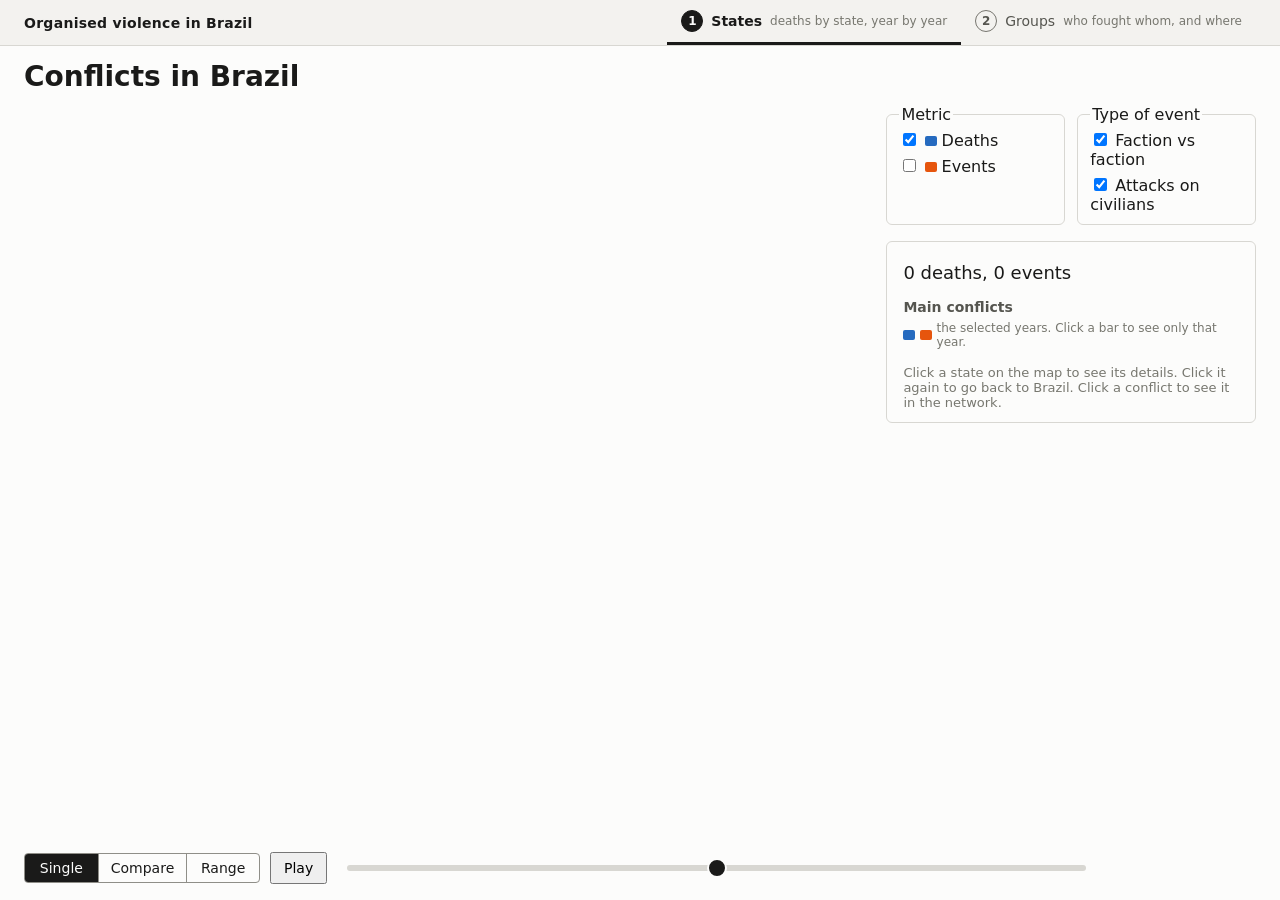
==== index.html @ a3f89f70 "add compare state" ====
<!DOCTYPE html>
<html lang="en">
<head>
    <meta charset="utf-8">
    <meta name="viewport" content="width=device-width, initial-scale=1">
    <title>Conflicts in Brazil</title>
    <link rel="stylesheet" href="style.css">

    <!--
        Used for loading the data, the map projection (d3.geoPath), the force layout of the
        network (d3.forceSimulation), the scales and axes (bar charts) and the DOM updates. It uses the global object d3.
    -->
    <script src="https://d3js.org/d3.v7.min.js"></script>
</head>
<body>
    <nav class="navbar" aria-label="Views">
        <span class="navBrand">Organised violence in Brazil</span>
        <ul>
            <li><a href="#map" aria-current="page"><span class="navNumber">1</span> States <small>deaths by state, year by year</small></a></li>
            <li><a href="#network"><span class="navNumber">2</span> Groups <small>who fought whom, and where</small></a></li>
        </ul>
    </nav>

    <!-- the two views share the page; main.js shows one at a time -->
    <div id="view1" class="viewPage">
            <header>
                <h1>Conflicts in Brazil</h1>
                <p id="subtitle"></p>
            </header>

            <main>
                <section id="mapArea">
                    <!-- one map per metric shown, each with its own legend -->
                    <div id="map"></div>
                </section>

                <aside>
                    <div class="filterRow">
                        <fieldset id="metricFilter">
                            <legend>Metric</legend>
                            <label><input type="checkbox" value="deaths" checked> <i class="metricSwatch deaths"></i> Deaths</label>
                            <label><input type="checkbox" value="events"> <i class="metricSwatch events"></i> Events</label>
                        </fieldset>
                        <fieldset class="typeFilter">
                            <legend>Type of event</legend>
                            <label><input type="checkbox" value="faction" checked> Faction vs faction</label>
                            <label><input type="checkbox" value="civilians" checked> Attacks on civilians</label>
                        </fieldset>
                    </div>

                    <div id="panel">
                        <div class="panelHeader">
                            <h2 id="panelName"></h2>
                            <span id="panelYear"></span>
                        </div>
                        <p id="panelNumbers"><span id="panelDeaths" data-metric="deaths">0 deaths</span><span data-metric="both">, </span><span id="panelEvents" data-metric="events">0 events</span></p>
                        <p id="panelCompare"></p>
                        <h3 id="conflictTitle">Main conflicts</h3>
                        <div id="conflictList"></div>

                        <!-- one bar chart per metric shown -->
                        <div id="trends"></div>
                        <p class="trendNote"><i class="metricSwatch deaths" data-metric="deaths"></i><i class="metricSwatch events" data-metric="events"></i> the selected years. Click a bar to see only that year.</p>

                        <div id="stateCompare" hidden></div>

                        <p id="panelHint">Click a state on the map to see its details. Click it again to go back to Brazil. Click a conflict to see it in the network.</p>
                    </div>
                </aside>
            </main>

            <section class="controls">
                <div class="modeSwitch" role="radiogroup" aria-label="Years shown">
                    <label><input type="radio" name="mode1" value="single" checked><span>Single</span></label>
                    <label><input type="radio" name="mode1" value="compare"><span>Compare</span></label>
                    <label><input type="radio" name="mode1" value="range"><span>Range</span></label>
                </div>
                <button aria-label="Play through the years" class="playButton">Play</button>
                <span class="minYear"></span>
                <div class="yearRange oneHandle">
                    <div class="rangeTrack"><div class="rangeFill"></div></div>
                    <input id="baseSlider" type="range" step="1" aria-label="Second year" hidden>
                    <input id="yearSlider" class="mainSlider" type="range" step="1" aria-label="Year">
                </div>
                <span class="maxYear"></span>
                <strong class="yearLabel"></strong>
            </section>

    
    </div>

    <div id="view2" class="viewPage" hidden>
            <header>
                <div class="headerRow">
                    <div>
                        <h1>Armed groups in Brazil: conflicts and places</h1>
                        <p>Who fought whom, and where. Source: UCDP GED, Brazil events with an exact place, 1993-2025.</p>
                    </div>
                    <fieldset class="typeFilter">
                        <legend>Type of event</legend>
                        <label><input type="checkbox" value="faction" checked> Faction vs faction</label>
                        <label><input type="checkbox" value="civilians" checked> Attacks on civilians</label>
                    </fieldset>
                </div>
            </header>

            <main>
                <section id="netArea" class="viewArea">
                    <div class="areaTitle">
                        <h2 id="networkTitle"></h2>
                        <div class="groupSearch">
                            <input id="groupSearch" type="search" placeholder="Find a group" autocomplete="off" role="combobox" aria-expanded="false" aria-controls="searchResults" aria-label="Find a group in the network">
                            <ul id="searchResults" role="listbox" hidden></ul>
                        </div>
                        <button id="selectAll" aria-pressed="false" aria-label="Select every conflict and group in the network">Select all</button>
                    </div>
                    <div id="network" class="frame"></div>
                    <div class="legendRow">
                        <span><svg width="34" height="10"><line x1="0" x2="34" y1="5" y2="5" class="legendLine"/></svg> faction vs faction</span>
                        <span><svg width="34" height="10"><line x1="0" x2="34" y1="5" y2="5" class="legendLine civilians"/></svg> attacks on civilians</span>
                        <span>line width and circle size = deaths</span>
                    </div>
                </section>

                <section id="placeArea" class="viewArea">
                    <div class="areaTitle">
                        <h2 id="mapTitle"></h2>
                        <button id="zoomOut" aria-label="Zoom out to the whole country">Back to Brazil</button>
                    </div>
                    <div id="placeMap" class="frame"></div>
                    <div class="legendRow" id="placeLegend"></div>
                    <div id="caption">
                        <p id="captionTitle"></p>
                        <p id="captionNumbers"></p>
                        <p id="captionNote"></p>
                    </div>
                </section>
            </main>

            <section class="controls">
                <div class="modeSwitch" role="radiogroup" aria-label="Years shown">
                    <label><input type="radio" name="mode2" value="single"><span>Single</span></label>
                    <label><input type="radio" name="mode2" value="range" checked><span>Range</span></label>
                </div>
                <button aria-label="Play through the years" class="playButton">Play</button>
                <span class="minYear"></span>
                <div class="yearRange">
                    <div class="rangeTrack"><div class="rangeFill"></div></div>
                    <input id="startSlider" class="mainSlider" type="range" step="1" aria-label="First year">
                    <input id="endSlider" type="range" step="1" aria-label="Last year">
                </div>
                <span class="maxYear"></span>
                <strong class="yearLabel"></strong>
            </section>

            <section class="compare">
                <div class="compareHead">
                    <h2>Compare groups over time</h2>
                    <div class="compareControls">
                    <div class="modeSwitch metricSwitch" role="radiogroup" aria-label="cmMetric">
                        <label><input type="radio" name="cmMetric" value="deaths" checked><span>Deaths</span></label>
                        <label><input type="radio" name="cmMetric" value="events"><span>Events</span></label>
                    </div>
                    <div class="modeSwitch sumSwitch" role="radiogroup" aria-label="cmSum">
                        <label><input type="radio" name="cmSum" value="added" checked><span>Added up</span></label>
                        <label><input type="radio" name="cmSum" value="year"><span>Per year</span></label>
                    </div>
                    </div>
                </div>
                <div class="compareBody">
                    <div class="groupPicker" role="group" aria-label="Groups to compare">
                        <div class="pickerHead"><span>Pick up to 8 groups</span><button class="clearGroups">Clear</button></div>
                        <div class="groupList"></div>
                    </div>
                    <div class="compareMain">
                        <div class="compareLegend"></div>
                        <div class="compareFrame frame"></div>
                        <p class="compareNote"></p>
                    </div>
                </div>
            </section>

    
    </div>

    <div id="tooltip"></div>

    <!-- main.js loads the data once and starts view1.js and view2.js (ES modules) -->
    <script type="module" src="main.js"></script>
</body>
</html>
---- style.css ----
body {
    margin: 0;
    padding: 16px 24px;
    height: 100vh;
    box-sizing: border-box;
    display: flex;
    flex-direction: column;
    font-family: system-ui, sans-serif;
    color: #1a1a19;
    background: #fcfcfb;
}

header h1 {
    margin: 0;
    font-size: 28px;
}

header p {
    margin: 4px 0 12px;
    color: #55554f;
}

/* the main area takes all the space left between the title and the slider */
main {
    flex: 1;
    min-height: 0;
    display: flex;
    gap: 24px;
}

#mapArea {
    flex: 1;
    min-width: 0;
    display: flex;
    flex-direction: column;
}

/* one map per metric shown, side by side */
#map {
    flex: 1;
    min-height: 0;
    display: flex;
    gap: 16px;
}

.mapCell {
    flex: 1;
    min-width: 0;
    display: flex;
    flex-direction: column;
}

.mapCell svg {
    flex: 1;
    min-height: 0;
    width: 100%;
}

.state {
    stroke: #fcfcfb;
    stroke-width: 1;
    cursor: pointer;
}

.state:hover {
    stroke: #1a1a19;
    stroke-width: 1.5;
}

.state.selected.stateA {
    stroke: #6a4ce2;
}

.state.selected.stateB {
    stroke: #008a17;
}

.state.selected {
    stroke: #1a1a19;
    stroke-width: 3;
}

.stateLabel {
    font-size: 10px;
    text-anchor: middle;
    pointer-events: none;
}

.mapLegend {
    display: flex;
    flex-wrap: wrap;
    align-items: center;
    gap: 4px 14px;
    padding-top: 8px;
    /* the same height in both modes (the compare colour bar is taller), so the page does not move */
    height: 44px;
    box-sizing: border-box;
    font-size: 13px;
    color: #55554f;
}

.mapLegend span {
    display: inline-flex;
    align-items: center;
    gap: 5px;
}

.mapLegend i {
    width: 16px;
    height: 12px;
    border-radius: 2px;
    display: inline-block;
}

aside {
    flex: 0 0 clamp(320px, 30%, 480px);
    overflow-y: auto;
}

.typeFilter,
#metricFilter {
    display: flex;
    flex-direction: column;
    gap: 6px;
    margin: 0 0 16px;
    border: 1px solid #d8d7d2;
    border-radius: 6px;
}

/* the metric and type filters of View 1, next to each other */
.filterRow {
    display: flex;
    flex-wrap: wrap;
    gap: 0 12px;
}

.filterRow fieldset {
    flex: 1;
}

/* the hue of each metric, the same in the maps, the bars and the charts */
.metricSwatch {
    display: inline-block;
    width: 12px;
    height: 10px;
    border-radius: 2px;
}

.metricSwatch.deaths {
    background: #256abf;
}

.metricSwatch.events {
    background: #e6550d;
}

#panel {
    border: 1px solid #d8d7d2;
    border-radius: 6px;
    padding: 12px 16px;
}

.panelHeader {
    display: flex;
    justify-content: space-between;
    align-items: baseline;
}

#panel h2 {
    margin: 0;
    font-size: 22px;
}

#panel h3 {
    margin: 16px 0 6px;
    font-size: 14px;
    color: #55554f;
}

#panelNumbers {
    margin: 8px 0 0;
    font-size: 18px;
}

#panelHint {
    margin: 16px 0 0;
    font-size: 13px;
    color: #77776f;
}

.conflictRow {
    margin-bottom: 8px;
    font-size: 14px;
    cursor: pointer;
}

.conflictRow:hover .conflictName,
.conflictRow:focus-visible .conflictName {
    text-decoration: underline;
}

.conflictBar {
    display: flex;
    align-items: center;
    gap: 8px;
}

/* the number keeps its unit on one line, the bar gets shorter instead */
.conflictBar span {
    white-space: nowrap;
}

.conflictBar div {
    height: 8px;
    border-radius: 0 4px 4px 0;
    background: #256abf;
}

/* bar charts of the deaths and events per year, under the details */
.trendChart svg {
    width: 100%;
    display: block;
}

.trendGrid line {
    stroke: #e6e5e1;
}

.trendGrid .domain {
    display: none;
}

.trendGrid text,
.trendAxis text {
    fill: #77776f;
    font-size: 11px;
}

.trendAxis .domain,
.trendAxis line {
    stroke: #9b9a94;
}

.trendHit {
    fill: transparent;
    cursor: pointer;
}

/* the css fill wins over the fill attribute that the transitions set */
.trendBar.hovered {
    fill: #1a1a19;
}

.trendNote {
    display: flex;
    align-items: center;
    gap: 5px;
    margin: 6px 0 0;
    font-size: 12px;
    color: #77776f;
}

.controls {
    display: flex;
    align-items: center;
    gap: 10px;
    padding-top: 12px;
    /* the same font and size in every control of both views (buttons use another font unless told) */
    font-family: inherit;
    font-size: 14px;
}

.controls button,
.modeSwitch span {
    font: inherit;
}

.controls button {
    padding: 6px 12px;
    cursor: pointer;
}

/* the mode of the years (Single, Compare, Range): joined buttons, the chosen one is dark */
.modeSwitch {
    display: inline-flex;
    /* the same width in both views (View 2 has two buttons, View 1 three), so the sliders line up */
    width: 236px;
    box-sizing: border-box;
    border: 1px solid #8f8e88;
    border-radius: 4px;
    overflow: hidden;
}

.modeSwitch label {
    position: relative;
    flex: 1;
    text-align: center;
    cursor: pointer;
}

.modeSwitch input {
    position: absolute;
    opacity: 0;
}

.modeSwitch span {
    display: block;
    padding: 6px 12px;
    font-size: 14px;
}

.modeSwitch label + label span {
    border-left: 1px solid #8f8e88;
}

.modeSwitch input:checked + span {
    background: #1a1a19;
    color: #fcfcfb;
}

.modeSwitch input:focus-visible + span {
    outline: 2px solid #256abf;
    outline-offset: -2px;
}

#panelCompare {
    display: none;
    margin: 4px 0 0;
    font-size: 14px;
    color: #55554f;
}

/* the colour bar of the compare mode: the marks sit under the bar, centred on their position */
.mapLegend .changeLegend {
    position: relative;
    display: block;
    width: 260px;
    height: 34px;
    margin: 0 24px 0 28px;
    align-self: flex-start;
}

.mapLegend .changeBar {
    display: block;
    width: 100%;
    height: 12px;
    border-radius: 2px;
}

.mapLegend .changeLegend b {
    position: absolute;
    top: 16px;
    transform: translateX(-50%);
    font-size: 12px;
    font-weight: 400;
}

.yearLabel {
    min-width: 150px;
    text-align: right;
    font-size: 20px;
}

#tooltip {
    position: fixed;
    display: none;
    padding: 6px 10px;
    font-size: 13px;
    color: #fcfcfb;
    background: #1a1a19;
    border-radius: 4px;
    pointer-events: none;
}

/* ---------------------------------------------------------------- shared: links between the views */

/* a full-width bar: the negative margins cancel the padding of the body */
.navbar {
    flex: none;
    display: flex;
    align-items: stretch;
    justify-content: space-between;
    flex-wrap: wrap;
    gap: 0 24px;
    margin: -16px -24px 14px;
    padding: 0 24px;
    border-bottom: 1px solid #d8d7d2;
    background: #f3f2ef;
}

.navBrand {
    display: flex;
    align-items: center;
    padding: 10px 0;
    font-size: 14px;
    font-weight: bold;
    letter-spacing: 0.02em;
}

.navbar ul {
    display: flex;
    margin: 0;
    padding: 0;
    list-style: none;
}

/* each view is a tab: number, name and the question it answers */
.navbar a {
    display: flex;
    align-items: center;
    gap: 8px;
    height: 100%;
    box-sizing: border-box;
    padding: 10px 14px;
    border-bottom: 3px solid transparent;
    color: #55554f;
    font-size: 14px;
    text-decoration: none;
}

.navbar a:hover {
    color: #1a1a19;
    background: #e6e5e1;
}

.navbar a:focus-visible {
    outline: 2px solid #256abf;
    outline-offset: -2px;
}

.navbar a[aria-current="page"] {
    color: #1a1a19;
    font-weight: bold;
    border-bottom-color: #1a1a19;
}

.navNumber {
    display: inline-grid;
    place-items: center;
    width: 20px;
    height: 20px;
    border-radius: 50%;
    border: 1px solid #77766f;
    font-size: 12px;
    font-weight: bold;
}

.navbar a[aria-current="page"] .navNumber {
    color: #fcfcfb;
    background: #1a1a19;
    border-color: #1a1a19;
}

.navbar small {
    color: #77776f;
    font-size: 12px;
    font-weight: normal;
}


/* ---------------------------------------------------------------- View 2 */

.headerRow {
    display: flex;
    justify-content: space-between;
    align-items: flex-start;
    gap: 24px;
    flex-wrap: wrap;
}

/* the same filter box as View 1, at the right of the title */
.headerRow .typeFilter {
    margin: 4px 0 8px;
}

.viewArea {
    flex: 1;
    min-width: 0;
    display: flex;
    flex-direction: column;
}

.frame {
    flex: 1;
    min-height: 0;
    border: 1px solid #d8d7d2;
    border-radius: 6px;
    /* the zoomed map must not spill outside its frame */
    overflow: hidden;
}

.frame svg {
    width: 100%;
    height: 100%;
    display: block;
}

.legendRow {
    display: flex;
    flex-wrap: wrap;
    align-items: center;
    gap: 6px 18px;
    padding-top: 8px;
    font-size: 13px;
    color: #55554f;
}

.legendRow span {
    display: inline-flex;
    align-items: center;
    gap: 5px;
}

.legendRow i {
    width: 16px;
    height: 12px;
    border-radius: 2px;
    display: inline-block;
}

.legendLine {
    stroke: #55554f;
    stroke-width: 3;
}

.background {
    fill: transparent;
}

.link {
    stroke: #77766f;
}

/* attacks on civilians: dotted, as in the sketch */
.link.civilians,
.legendLine.civilians {
    stroke-dasharray: 2 5;
    stroke-linecap: round;
}

.link.active {
    stroke: #1a1a19;
}

.link.faded {
    stroke: #c9c8c3;
}

.hit {
    stroke: transparent;
    stroke-width: 14;
    cursor: pointer;
}

.node {
    cursor: grab;
}

.node circle {
    fill: #e6e5e1;
    stroke: #1a1a19;
    stroke-width: 1.5;
}

.node.related circle {
    fill: #9b9a94;
}

.node.selected circle {
    fill: #1a1a19;
    stroke-width: 3;
}

/* white halo so the labels stay readable over the links */
.node text {
    font-size: 11px;
    paint-order: stroke;
    stroke: #fcfcfb;
    stroke-width: 3.5px;
    stroke-linejoin: round;
    pointer-events: none;
}

/* the states are scaled by the zoom: non-scaling-stroke keeps the borders thin */
.outline {
    fill: #f3f2ef;
    stroke: #c9c8c3;
    stroke-width: 0.8;
    vector-effect: non-scaling-stroke;
    cursor: pointer;
    transition: fill 0.3s;
}

.outline:hover {
    fill: #e6e5e1;
}

/* state codes on the map of View 2: grey text with a light halo so the dots do not hide them */
.outlineLabel {
    font-size: 10px;
    text-anchor: middle;
    fill: #66655f;
    stroke: #f3f2ef;
    stroke-width: 2px;
    paint-order: stroke;
    stroke-linejoin: round;
    pointer-events: none;
}

.outline.selected {
    fill: #fcfcfb;
    stroke: #1a1a19;
    stroke-width: 2;
}

.outline.faded {
    fill: #f8f7f5;
    stroke: #e3e2de;
}

.place {
    fill-opacity: 0.8;
    stroke: #1a1a19;
    stroke-width: 0.8;
    /* the zoom scales the dot around its centre, the border keeps its width */
    transform-box: fill-box;
    transform-origin: center;
    vector-effect: non-scaling-stroke;
}

.areaTitle {
    display: flex;
    align-items: center;
    justify-content: space-between;
    gap: 12px;
    min-height: 30px;
    margin-bottom: 6px;
}

.groupSearch {
    position: relative;
    flex: 1;
    max-width: 240px;
    margin-left: auto;
}

.groupSearch input {
    width: 100%;
    box-sizing: border-box;
    padding: 4px 10px;
    font: inherit;
    font-size: 13px;
    border: 1px solid #1a1a19;
    border-radius: 4px;
    background: #fcfcfb;
}

#searchResults {
    position: absolute;
    z-index: 10;
    top: calc(100% + 4px);
    left: 0;
    min-width: 100%;
    width: max-content;
    max-width: 360px;
    margin: 0;
    padding: 4px 0;
    list-style: none;
    font-size: 13px;
    background: #fcfcfb;
    border: 1px solid #1a1a19;
    border-radius: 4px;
    box-shadow: 0 4px 12px rgba(0, 0, 0, 0.15);
}

#searchResults[hidden] {
    display: none;
}

#searchResults li {
    padding: 5px 10px;
    cursor: pointer;
}

#searchResults li.active {
    background: #e9e8e3;
}

#searchResults li.none {
    color: #77776f;
    cursor: default;
}

.areaTitle h2 {
    margin: 0;
    font-size: 16px;
}

.areaTitle button {
    padding: 4px 10px;
    font-size: 13px;
    cursor: pointer;
}

.areaTitle button[aria-pressed="true"] {
    color: #fcfcfb;
    background: #1a1a19;
}

#caption p {
    margin: 4px 0 0;
    font-size: 14px;
}

#captionTitle {
    font-weight: bold;
    font-size: 16px;
}

#captionTitle.hint {
    font-weight: normal;
}

#captionNote {
    color: #77776f;
    font-size: 12px;
}

/* year interval of both views: two range inputs on top of each other, only the handles take the mouse */
.yearRange {
    position: relative;
    flex: 1;
    height: 20px;
    cursor: pointer;
}

.rangeTrack {
    position: absolute;
    left: 0;
    right: 0;
    top: 7px;
    height: 6px;
    border-radius: 3px;
    background: #d8d7d2;
}

.rangeFill {
    position: absolute;
    top: 0;
    height: 6px;
    background: #1a1a19;
}

.yearRange input {
    position: absolute;
    left: 0;
    top: 0;
    width: 100%;
    height: 20px;
    margin: 0;
    background: transparent;
    pointer-events: none;
    -webkit-appearance: none;
    appearance: none;
}

.yearRange input::-webkit-slider-runnable-track {
    height: 20px;
    background: transparent;
}

.yearRange input::-webkit-slider-thumb {
    -webkit-appearance: none;
    pointer-events: auto;
    box-sizing: border-box;
    width: 20px;
    height: 20px;
    border: 2px solid #fcfcfb;
    border-radius: 50%;
    background: #1a1a19;
    cursor: grab;
}

/* Firefox paints the part before the handle by default, this removes it */
.yearRange input::-moz-range-progress {
    background: transparent;
}

.yearRange input::-moz-range-track {
    background: transparent;
}

.yearRange input::-moz-range-thumb {
    pointer-events: auto;
    box-sizing: border-box;
    width: 20px;
    height: 20px;
    border: 2px solid #fcfcfb;
    border-radius: 50%;
    background: #1a1a19;
    cursor: grab;
}

.controls label {
    white-space: nowrap;
    font-size: 14px;
}


/* narrow screens: stack the map and the panel, and let the page scroll */
@media (max-width: 800px) {
    body {
        height: auto;
    }

    main {
        flex-direction: column;
    }

    #map {
        flex-direction: column;
    }

    .mapCell {
        flex: none;
        height: 70vh;
    }

    .frame {
        flex: none;
        height: 70vh;
    }

    /* the questions next to the tab names do not fit on a phone */
    .navbar small {
        display: none;
    }

    aside {
        flex: none;
    }
}

/* with one handle (Single mode) it can be moved by clicking anywhere on the track;
   with two handles only the handles take the mouse */
.yearRange.oneHandle .mainSlider {
    pointer-events: auto;
    cursor: pointer;
}

/* the two views are in the same page, one at a time; each takes the place the page had before */
.viewPage {
    flex: 1;
    min-height: 0;
    display: flex;
    flex-direction: column;
}

.viewPage[hidden] {
    display: none;
}

/* ---------------------------------------------------------------- View 2: the compare chart under the slider */

/* the view is taller than the screen: the network and the map keep a minimum height and the page scrolls */
#view2 {
    overflow-y: auto;
}

#view2 > * {
    flex-shrink: 0;
}

#view2 main {
    flex: 1 0 max(480px, calc(100vh - 260px));
}

.compare {
    display: flex;
    flex-direction: column;
    height: 340px;
    padding: 14px 0 12px;
}

.compareHead {
    display: flex;
    align-items: center;
    justify-content: space-between;
    flex-wrap: wrap;
    gap: 8px 24px;
    margin-bottom: 8px;
}

.compareHead h2 {
    margin: 0;
    font-size: 16px;
}

.compareControls {
    display: flex;
    flex-wrap: wrap;
    gap: 8px 14px;
}

.compareControls .modeSwitch {
    width: auto;
}

.compareControls .modeSwitch label {
    flex: none;
}

.compareBody {
    flex: 1;
    min-height: 0;
    display: flex;
    gap: 20px;
}

.groupPicker {
    flex: 0 0 250px;
    display: flex;
    flex-direction: column;
    min-height: 0;
    border: 1px solid #d8d7d2;
    border-radius: 6px;
}

.pickerHead {
    display: flex;
    align-items: center;
    justify-content: space-between;
    padding: 6px 10px;
    font-size: 13px;
    font-weight: bold;
    border-bottom: 1px solid #e6e5e1;
}

.pickerHead button {
    padding: 2px 8px;
    font: inherit;
    font-weight: normal;
    cursor: pointer;
}

.groupList {
    flex: 1;
    overflow-y: auto;
    padding: 4px 0;
}

.pickerItem {
    display: flex;
    align-items: center;
    gap: 8px;
    padding: 3px 10px;
    font-size: 13px;
    cursor: pointer;
}

.pickerItem:hover {
    background: #f0efeb;
}

.pickerItem input:disabled + .swatch + .pickerName {
    color: #8f8e88;
}

/* the colour of the group in the chart, once it is picked */
.swatch {
    flex: none;
    width: 12px;
    height: 3px;
    border-radius: 2px;
    background: transparent;
}

.pickerName {
    flex: 1;
    min-width: 0;
    overflow: hidden;
    text-overflow: ellipsis;
    white-space: nowrap;
}

.pickerItem.isOn .pickerName {
    font-weight: bold;
}

.pickerCount {
    color: #77776f;
    font-size: 12px;
}

.compareMain {
    flex: 1;
    min-width: 0;
    display: flex;
    flex-direction: column;
}

.compareLegend {
    display: flex;
    flex-wrap: wrap;
    gap: 2px 16px;
    min-height: 20px;
    font-size: 13px;
    color: #55554f;
}

.compareLegend span {
    display: inline-flex;
    align-items: center;
    gap: 6px;
}

.lineKey {
    width: 16px;
    height: 3px;
    border-radius: 2px;
    display: inline-block;
}

.compareEmpty {
    margin: 0;
    padding: 24px;
    color: #55554f;
    font-size: 14px;
}

.compareNote {
    margin: 4px 0 0;
    font-size: 12px;
    color: #77776f;
}

/* the tooltip of the chart: value first, then the name, a short line of the colour as key */
.tipTitle {
    margin-bottom: 3px;
    color: #c9c8c2;
}

.tipRow {
    display: flex;
    align-items: center;
    gap: 8px;
    line-height: 1.5;
}

.tipKey {
    width: 14px;
    height: 3px;
    border-radius: 2px;
}

.tipRow strong {
    min-width: 40px;
    text-align: right;
}

/* the comparison of two states: replaces the details of one state in the panel */
#panel.isComparing > :not(#stateCompare) {
    display: none;
}

.scHead {
    display: flex;
    justify-content: space-between;
    align-items: baseline;
}

.scColumns {
    display: grid;
    grid-template-columns: 1fr 1fr;
    gap: 16px;
    margin-top: 12px;
}

.scColumn {
    min-width: 0;
    padding-top: 8px;
    border-top: 3px solid;
}

#panel .scName {
    display: flex;
    justify-content: space-between;
    align-items: center;
    margin: 0;
    font-size: 16px;
}

.scName button {
    padding: 0 6px;
    font-size: 16px;
    line-height: 1.2;
    cursor: pointer;
    border: none;
    background: none;
    color: #55554f;
}

.scNumbers {
    display: flex;
    flex-direction: column;
    margin: 6px 0 0;
    font-size: 15px;
}

.scNumbers strong {
    font-size: 18px;
}

.scColumn h4,
.scChart h4 {
    margin: 12px 0 4px;
    font-size: 13px;
    color: #55554f;
}

.scConflicts {
    margin: 0;
    padding: 0;
    list-style: none;
    font-size: 13px;
}

.scConflicts li {
    display: flex;
    justify-content: space-between;
    gap: 8px;
    padding: 2px 0;
}

.scConflictValue {
    font-variant-numeric: tabular-nums;
    white-space: nowrap;
}

.scEmpty {
    margin: 0;
    font-size: 13px;
    color: #77776f;
}

.scChart svg {
    display: block;
    width: 100%;
}

.scHint {
    margin: 16px 0 0;
    font-size: 13px;
    color: #77776f;
}
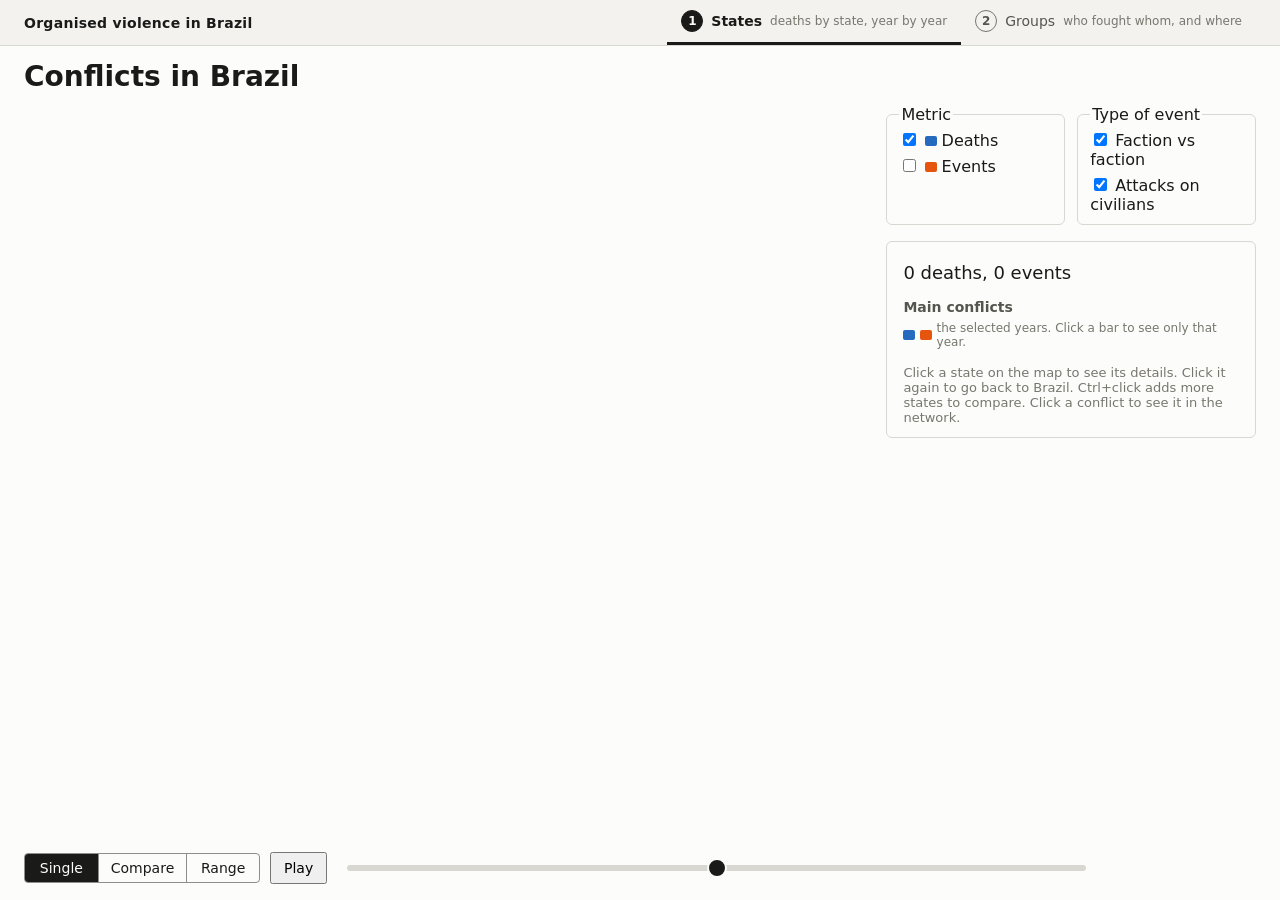
==== commit 4bced6c0: "qol updates" ====
--- a/index.html
+++ b/index.html
@@ -53,6 +53,7 @@
                             <h2 id="panelName"></h2>
                             <span id="panelYear"></span>
                         </div>
+                        <p id="panelStates" hidden></p>
                         <p id="panelNumbers"><span id="panelDeaths" data-metric="deaths">0 deaths</span><span data-metric="both">, </span><span id="panelEvents" data-metric="events">0 events</span></p>
                         <p id="panelCompare"></p>
                         <h3 id="conflictTitle">Main conflicts</h3>
@@ -62,9 +63,7 @@
                         <div id="trends"></div>
                         <p class="trendNote"><i class="metricSwatch deaths" data-metric="deaths"></i><i class="metricSwatch events" data-metric="events"></i> the selected years. Click a bar to see only that year.</p>
 
-                        <div id="stateCompare" hidden></div>
-
-                        <p id="panelHint">Click a state on the map to see its details. Click it again to go back to Brazil. Click a conflict to see it in the network.</p>
+                        <p id="panelHint">Click a state on the map to see its details. Click it again to go back to Brazil. Ctrl+click adds more states to compare. Click a conflict to see it in the network.</p>
                     </div>
                 </aside>
             </main>
@@ -84,6 +83,20 @@
                 </div>
                 <span class="maxYear"></span>
                 <strong class="yearLabel"></strong>
+            </section>
+
+            <!-- the states picked with Ctrl+click, compared year by year -->
+            <section class="stateCompare" hidden>
+                <div class="stateCompareHead">
+                    <h2>Comparing states</h2>
+                    <div class="stateLegend"></div>
+                    <div class="modeSwitch sumSwitch" role="radiogroup" aria-label="Values shown">
+                        <label><input type="radio" name="stateSum" value="added" checked><span>Added up</span></label>
+                        <label><input type="radio" name="stateSum" value="year"><span>Per year</span></label>
+                    </div>
+                </div>
+                <div class="stateCharts"></div>
+                <p class="stateCompareHint"><span class="stateCompareNote"></span> Ctrl+click a state to add it to the comparison or take it out. Click a state to go back to one.</p>
             </section>
 
     
--- a/style.css
+++ b/style.css
@@ -65,14 +65,6 @@
 .state:hover {
     stroke: #1a1a19;
     stroke-width: 1.5;
-}
-
-.state.selected.stateA {
-    stroke: #6a4ce2;
-}
-
-.state.selected.stateB {
-    stroke: #008a17;
 }
 
 .state.selected {
@@ -1058,98 +1050,136 @@
     text-align: right;
 }
 
-/* the comparison of two states: replaces the details of one state in the panel */
-#panel.isComparing > :not(#stateCompare) {
+/* the comparison of the selected states, under the slider: the page scrolls when it is shown */
+#view1 {
+    overflow-y: auto;
+}
+
+#view1 > * {
+    flex-shrink: 0;
+}
+
+#view1 main {
+    flex: 1 0 max(480px, calc(100vh - 260px));
+}
+
+.stateCompare {
+    padding: 14px 0 12px;
+}
+
+.stateCompare[hidden] {
     display: none;
 }
 
-.scHead {
-    display: flex;
-    justify-content: space-between;
-    align-items: baseline;
-}
-
-.scColumns {
-    display: grid;
-    grid-template-columns: 1fr 1fr;
-    gap: 16px;
-    margin-top: 12px;
-}
-
-.scColumn {
-    min-width: 0;
-    padding-top: 8px;
-    border-top: 3px solid;
-}
-
-#panel .scName {
-    display: flex;
-    justify-content: space-between;
-    align-items: center;
+.stateCompareHead {
+    display: flex;
+    flex-wrap: wrap;
+    align-items: center;
+    gap: 8px 24px;
+}
+
+.stateCompareHead h2 {
     margin: 0;
     font-size: 16px;
 }
 
-.scName button {
-    padding: 0 6px;
-    font-size: 16px;
-    line-height: 1.2;
+.stateLegend {
+    display: flex;
+    flex-wrap: wrap;
+    gap: 6px 16px;
+    font-size: 14px;
+}
+
+.stateKey {
+    display: inline-flex;
+    align-items: center;
+    gap: 6px;
+}
+
+.stateKey i {
+    width: 14px;
+    height: 3px;
+    border-radius: 2px;
+}
+
+.stateKey button {
+    padding: 0 4px;
+    font-size: 15px;
+    line-height: 1;
     cursor: pointer;
     border: none;
     background: none;
     color: #55554f;
 }
 
-.scNumbers {
-    display: flex;
-    flex-direction: column;
-    margin: 6px 0 0;
-    font-size: 15px;
-}
-
-.scNumbers strong {
-    font-size: 18px;
-}
-
-.scColumn h4,
-.scChart h4 {
-    margin: 12px 0 4px;
+.stateCharts {
+    display: flex;
+    flex-wrap: wrap;
+    gap: 8px 32px;
+    margin-top: 8px;
+}
+
+.stateChart {
+    flex: 1 1 420px;
+    min-width: 0;
+}
+
+.stateChart h3 {
+    margin: 8px 0 2px;
     font-size: 13px;
     color: #55554f;
 }
 
-.scConflicts {
-    margin: 0;
-    padding: 0;
-    list-style: none;
-    font-size: 13px;
-}
-
-.scConflicts li {
-    display: flex;
-    justify-content: space-between;
-    gap: 8px;
-    padding: 2px 0;
-}
-
-.scConflictValue {
-    font-variant-numeric: tabular-nums;
-    white-space: nowrap;
-}
-
-.scEmpty {
-    margin: 0;
+.stateChart svg {
+    display: block;
+}
+
+.stateCompareHint {
+    margin: 4px 0 0;
     font-size: 13px;
     color: #77776f;
 }
 
-.scChart svg {
-    display: block;
-    width: 100%;
-}
-
-.scHint {
-    margin: 16px 0 0;
-    font-size: 13px;
-    color: #77776f;
-}
+.stateChart .trendGrid text,
+.stateChart .trendAxis text {
+    font-size: 12px;
+}
+
+#panelStates {
+    display: flex;
+    flex-wrap: wrap;
+    gap: 2px 14px;
+    margin: 6px 0 0;
+    font-size: 14px;
+}
+
+#panelStates[hidden] {
+    display: none;
+}
+
+.panelState {
+    padding-left: 6px;
+    border-left: 3px solid;
+}
+
+/* the switch on the right, like in View 2 */
+.stateCompareHead {
+    justify-content: space-between;
+}
+
+.stateCompareHead .modeSwitch {
+    width: auto;
+    margin-left: auto;
+}
+
+.stateCompareHead .modeSwitch label {
+    flex: none;
+}
+
+/* the scroll bar of a view is at the edge of the window, and not over the content:
+   the view takes the margins of the page back and keeps them as its own padding */
+#view1,
+#view2 {
+    margin: 0 -24px -16px;
+    padding: 0 24px 16px;
+}
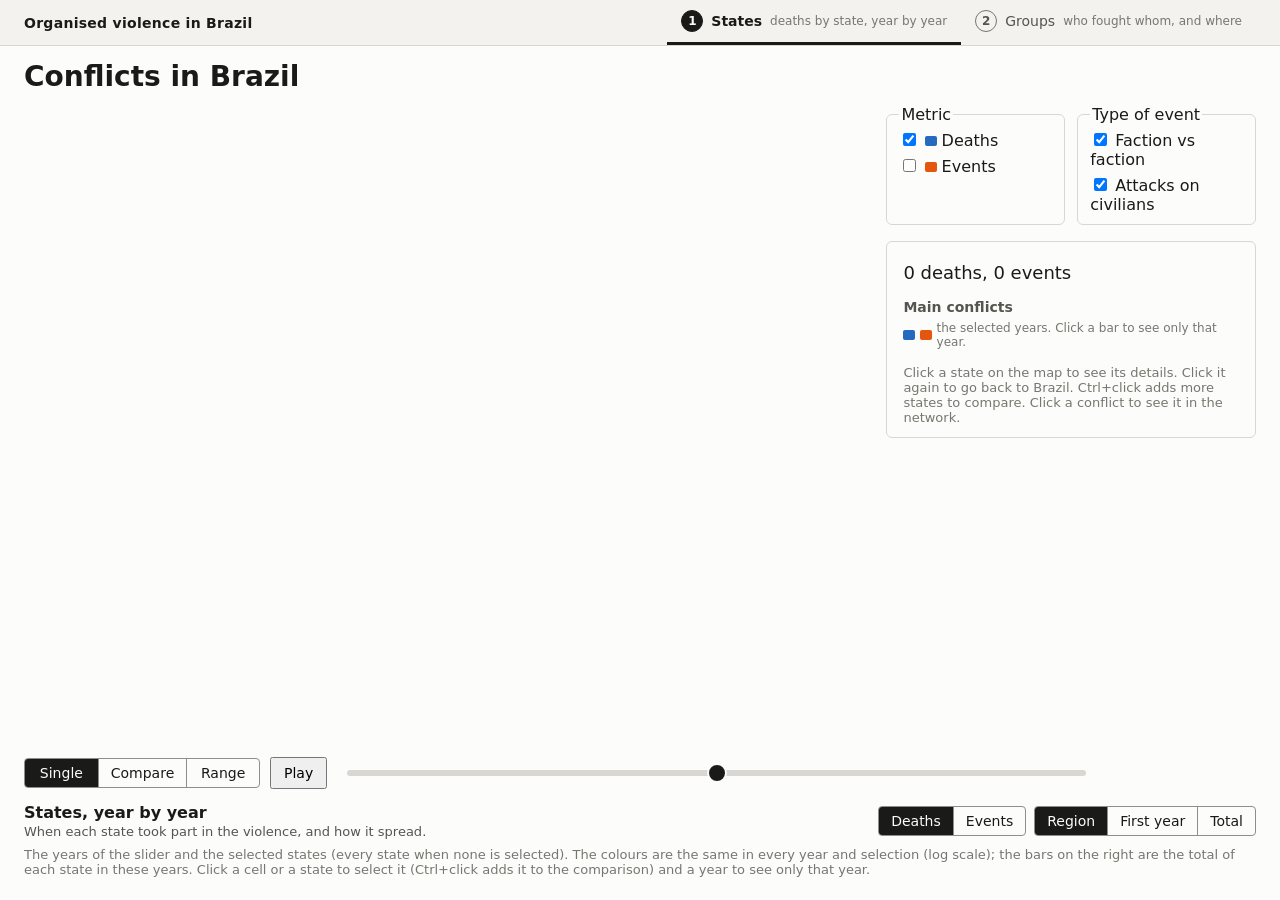
==== commit 74400157: "heatmap" ====
--- a/index.html
+++ b/index.html
@@ -99,6 +99,30 @@
                 <p class="stateCompareHint"><span class="stateCompareNote"></span> Ctrl+click a state to add it to the comparison or take it out. Click a state to go back to one.</p>
             </section>
 
+            <!-- every state in every year (heatmap.js): when each state took part, and how it spread -->
+            <section class="heatmap">
+                <div class="heatmapHead">
+                    <div>
+                        <h2>States, year by year</h2>
+                        <p class="heatmapSub">When each state took part in the violence, and how it spread.</p>
+                    </div>
+                    <div class="heatmapLegend"></div>
+                    <div class="heatmapControls">
+                        <div class="modeSwitch" role="radiogroup" aria-label="Metric of the heatmap">
+                            <label><input type="radio" name="hmMetric" value="deaths" checked><span>Deaths</span></label>
+                            <label><input type="radio" name="hmMetric" value="events"><span>Events</span></label>
+                        </div>
+                        <div class="modeSwitch" role="radiogroup" aria-label="Order of the states">
+                            <label><input type="radio" name="hmOrder" value="region" checked><span>Region</span></label>
+                            <label><input type="radio" name="hmOrder" value="first"><span>First year</span></label>
+                            <label><input type="radio" name="hmOrder" value="total"><span>Total</span></label>
+                        </div>
+                    </div>
+                </div>
+                <div class="heatmapFrame"></div>
+                <p class="heatmapHint">The years of the slider and the selected states (every state when none is selected). The colours are the same in every year and selection (log scale); the bars on the right are the total of each state in these years. Click a cell or a state to select it (Ctrl+click adds it to the comparison) and a year to see only that year.</p>
+            </section>
+
     
     </div>
 
--- a/style.css
+++ b/style.css
@@ -840,6 +840,35 @@
     cursor: pointer;
 }
 
+/* View 2, while a range plays: the range turns blue, the part already played dark blue,
+   and the handle of the year being played is blue too */
+.rangeFill.playing {
+    background: linear-gradient(to right, #0d366b var(--played, 0%), #9ec5f4 var(--played, 0%));
+}
+
+.yearRange.playingRange .mainSlider::-webkit-slider-thumb {
+    background: #256abf;
+}
+
+.yearRange.playingRange .mainSlider::-moz-range-thumb {
+    background: #256abf;
+}
+
+/* under the year, without making the row taller (so the page does not jump when playing starts) */
+.yearLabel {
+    position: relative;
+}
+
+.yearLabel small {
+    position: absolute;
+    right: 0;
+    top: 100%;
+    white-space: nowrap;
+    font-size: 12px;
+    font-weight: 400;
+    color: #256abf;
+}
+
 /* the two views are in the same page, one at a time; each takes the place the page had before */
 .viewPage {
     flex: 1;
@@ -1183,3 +1212,157 @@
     margin: 0 -24px -16px;
     padding: 0 24px 16px;
 }
+
+/* ---------------------------------------------------------------- View 1: the heatmap of every state and year */
+
+.heatmap {
+    padding: 14px 0 12px;
+}
+
+.heatmapHead {
+    display: flex;
+    flex-wrap: wrap;
+    align-items: center;
+    gap: 8px 24px;
+}
+
+.heatmapHead h2 {
+    margin: 0;
+    font-size: 16px;
+}
+
+.heatmapSub {
+    margin: 2px 0 0;
+    font-size: 13px;
+    color: #55554f;
+}
+
+.heatmapLegend {
+    display: flex;
+    align-items: center;
+    gap: 8px;
+    font-size: 12px;
+    color: #55554f;
+}
+
+.heatmapLegend svg {
+    display: block;
+}
+
+.hmLegendText {
+    font-size: 11px;
+    fill: #55554f;
+    text-anchor: middle;
+}
+
+.heatmapControls {
+    display: flex;
+    flex-wrap: wrap;
+    gap: 8px;
+    margin-left: auto;
+}
+
+.heatmapControls .modeSwitch {
+    width: auto;
+}
+
+.heatmapControls .modeSwitch label {
+    flex: none;
+}
+
+.heatmapFrame {
+    margin-top: 8px;
+    min-width: 0;
+}
+
+.heatmapFrame svg {
+    display: block;
+}
+
+.hmName {
+    font-size: 12px;
+    fill: #1a1a19;
+    text-anchor: end;
+    cursor: pointer;
+}
+
+.hmName:hover {
+    text-decoration: underline;
+}
+
+.hmNumbers text,
+.hmTotalText {
+    font-size: 11px;
+    font-variant-numeric: tabular-nums;
+    pointer-events: none;
+}
+
+.hmNumbers text {
+    text-anchor: middle;
+}
+
+.hmTotalText {
+    fill: #55554f;
+}
+
+/* the tall rows of a few states have bigger text */
+.heatmapFrame.tall .hmName,
+.heatmapFrame.tall .hmNumbers text,
+.heatmapFrame.tall .hmTotalText {
+    font-size: 13px;
+}
+
+.hmRow.selected .hmName {
+    font-weight: 700;
+}
+
+.hmCells rect {
+    cursor: pointer;
+}
+
+.hmCells rect.hovered {
+    stroke: #1a1a19;
+    stroke-width: 1.5;
+}
+
+.hmRegion {
+    font-size: 11px;
+    font-weight: 600;
+    letter-spacing: 0.04em;
+    text-transform: uppercase;
+    fill: #77776f;
+}
+
+.hmYear,
+.hmHeader {
+    font-size: 11px;
+    fill: #77776f;
+    text-anchor: middle;
+}
+
+.hmHeader {
+    text-anchor: start;
+}
+
+.hmYear.selected {
+    font-weight: 700;
+    fill: #1a1a19;
+}
+
+.hmYearHit {
+    fill: transparent;
+    cursor: pointer;
+}
+
+.hmSpans rect {
+    fill: none;
+    stroke: #1a1a19;
+    stroke-width: 1.5;
+    pointer-events: none;
+}
+
+.heatmapHint {
+    margin: 4px 0 0;
+    font-size: 13px;
+    color: #77776f;
+}
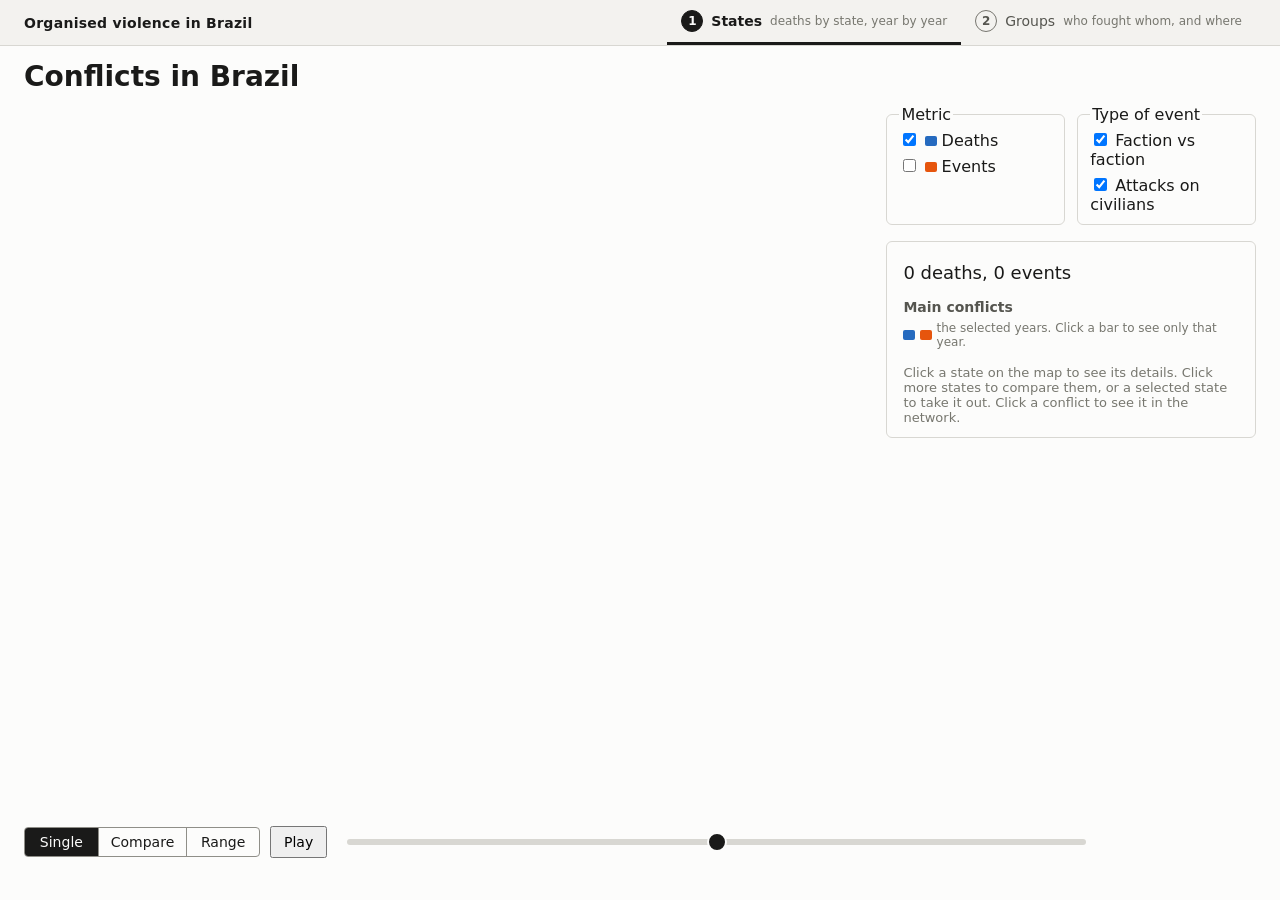
==== commit 8ec524cf: "more changes" ====
--- a/index.html
+++ b/index.html
@@ -16,8 +16,8 @@
     <nav class="navbar" aria-label="Views">
         <span class="navBrand">Organised violence in Brazil</span>
         <ul>
-            <li><a href="#map" aria-current="page"><span class="navNumber">1</span> States <small>deaths by state, year by year</small></a></li>
-            <li><a href="#network"><span class="navNumber">2</span> Groups <small>who fought whom, and where</small></a></li>
+            <li><a href="#states" aria-current="page"><span class="navNumber">1</span> States <small>deaths by state, year by year</small></a></li>
+            <li><a href="#groups"><span class="navNumber">2</span> Groups <small>who fought whom, and where</small></a></li>
         </ul>
     </nav>
 
@@ -32,6 +32,8 @@
                 <section id="mapArea">
                     <!-- one map per metric shown, each with its own legend -->
                     <div id="map"></div>
+                    <!-- over the top corner of the map, so the maps do not move when it shows -->
+                    <button type="button" id="clearStates" hidden>Clear selection</button>
                 </section>
 
                 <aside>
@@ -63,7 +65,7 @@
                         <div id="trends"></div>
                         <p class="trendNote"><i class="metricSwatch deaths" data-metric="deaths"></i><i class="metricSwatch events" data-metric="events"></i> the selected years. Click a bar to see only that year.</p>
 
-                        <p id="panelHint">Click a state on the map to see its details. Click it again to go back to Brazil. Ctrl+click adds more states to compare. Click a conflict to see it in the network.</p>
+                        <p id="panelHint">Click a state on the map to see its details. Click more states to compare them, or a selected state to take it out. Click a conflict to see it in the network.</p>
                     </div>
                 </aside>
             </main>
@@ -85,7 +87,7 @@
                 <strong class="yearLabel"></strong>
             </section>
 
-            <!-- the states picked with Ctrl+click, compared year by year -->
+            <!-- the states picked on the map, compared year by year -->
             <section class="stateCompare" hidden>
                 <div class="stateCompareHead">
                     <h2>Comparing states</h2>
@@ -96,31 +98,7 @@
                     </div>
                 </div>
                 <div class="stateCharts"></div>
-                <p class="stateCompareHint"><span class="stateCompareNote"></span> Ctrl+click a state to add it to the comparison or take it out. Click a state to go back to one.</p>
-            </section>
-
-            <!-- every state in every year (heatmap.js): when each state took part, and how it spread -->
-            <section class="heatmap">
-                <div class="heatmapHead">
-                    <div>
-                        <h2>States, year by year</h2>
-                        <p class="heatmapSub">When each state took part in the violence, and how it spread.</p>
-                    </div>
-                    <div class="heatmapLegend"></div>
-                    <div class="heatmapControls">
-                        <div class="modeSwitch" role="radiogroup" aria-label="Metric of the heatmap">
-                            <label><input type="radio" name="hmMetric" value="deaths" checked><span>Deaths</span></label>
-                            <label><input type="radio" name="hmMetric" value="events"><span>Events</span></label>
-                        </div>
-                        <div class="modeSwitch" role="radiogroup" aria-label="Order of the states">
-                            <label><input type="radio" name="hmOrder" value="region" checked><span>Region</span></label>
-                            <label><input type="radio" name="hmOrder" value="first"><span>First year</span></label>
-                            <label><input type="radio" name="hmOrder" value="total"><span>Total</span></label>
-                        </div>
-                    </div>
-                </div>
-                <div class="heatmapFrame"></div>
-                <p class="heatmapHint">The years of the slider and the selected states (every state when none is selected). The colours are the same in every year and selection (log scale); the bars on the right are the total of each state in these years. Click a cell or a state to select it (Ctrl+click adds it to the comparison) and a year to see only that year.</p>
+                <p class="stateCompareHint"><span class="stateCompareNote"></span> Click a state to add it to the comparison or take it out.</p>
             </section>
 
     
@@ -146,10 +124,11 @@
                     <div class="areaTitle">
                         <h2 id="networkTitle"></h2>
                         <div class="groupSearch">
-                            <input id="groupSearch" type="search" placeholder="Find a group" autocomplete="off" role="combobox" aria-expanded="false" aria-controls="searchResults" aria-label="Find a group in the network">
+                            <input id="groupSearch" type="search" placeholder="Add a group" autocomplete="off" role="combobox" aria-expanded="false" aria-controls="searchResults" aria-label="Find a group to add to the graph">
                             <ul id="searchResults" role="listbox" hidden></ul>
                         </div>
-                        <button id="selectAll" aria-pressed="false" aria-label="Select every conflict and group in the network">Select all</button>
+                        <button id="selectAll" aria-label="Add every group to the graph">Add all</button>
+                        <button id="clearGraph" aria-label="Take every group out of the graph">Clear</button>
                     </div>
                     <div id="network" class="frame"></div>
                     <div class="legendRow">
--- a/style.css
+++ b/style.css
@@ -520,7 +520,8 @@
 }
 
 .link {
-    stroke: #77766f;
+    stroke: #55544f;
+    stroke-opacity: 0.6;
 }
 
 /* attacks on civilians: dotted, as in the sketch */
@@ -530,14 +531,6 @@
     stroke-linecap: round;
 }
 
-.link.active {
-    stroke: #1a1a19;
-}
-
-.link.faded {
-    stroke: #c9c8c3;
-}
-
 .hit {
     stroke: transparent;
     stroke-width: 14;
@@ -545,7 +538,13 @@
 }
 
 .node {
-    cursor: grab;
+    cursor: pointer;
+}
+
+.emptyHint {
+    font-size: 14px;
+    fill: #77776f;
+    pointer-events: none;
 }
 
 .node circle {
@@ -554,13 +553,14 @@
     stroke-width: 1.5;
 }
 
-.node.related circle {
-    fill: #9b9a94;
-}
-
 .node.selected circle {
     fill: #1a1a19;
     stroke-width: 3;
+}
+
+/* a click takes the group out of the graph */
+.node.selected:hover circle {
+    fill: #ec4647;
 }
 
 /* white halo so the labels stay readable over the links */
@@ -694,9 +694,8 @@
     cursor: pointer;
 }
 
-.areaTitle button[aria-pressed="true"] {
-    color: #fcfcfb;
-    background: #1a1a19;
+.areaTitle button:disabled {
+    cursor: default;
 }
 
 #caption p {
@@ -840,35 +839,6 @@
     cursor: pointer;
 }
 
-/* View 2, while a range plays: the range turns blue, the part already played dark blue,
-   and the handle of the year being played is blue too */
-.rangeFill.playing {
-    background: linear-gradient(to right, #0d366b var(--played, 0%), #9ec5f4 var(--played, 0%));
-}
-
-.yearRange.playingRange .mainSlider::-webkit-slider-thumb {
-    background: #256abf;
-}
-
-.yearRange.playingRange .mainSlider::-moz-range-thumb {
-    background: #256abf;
-}
-
-/* under the year, without making the row taller (so the page does not jump when playing starts) */
-.yearLabel {
-    position: relative;
-}
-
-.yearLabel small {
-    position: absolute;
-    right: 0;
-    top: 100%;
-    white-space: nowrap;
-    font-size: 12px;
-    font-weight: 400;
-    color: #256abf;
-}
-
 /* the two views are in the same page, one at a time; each takes the place the page had before */
 .viewPage {
     flex: 1;
@@ -1088,8 +1058,10 @@
     flex-shrink: 0;
 }
 
+/* the map keeps the same size with or without the comparison: it fills the window, and the
+   comparison is under it (the page scrolls) */
 #view1 main {
-    flex: 1 0 max(480px, calc(100vh - 260px));
+    flex: 0 0 max(480px, calc(100vh - 191px));
 }
 
 .stateCompare {
@@ -1199,6 +1171,23 @@
 .stateCompareHead .modeSwitch {
     width: auto;
     margin-left: auto;
+}
+
+#mapArea {
+    position: relative;
+}
+
+#clearStates {
+    position: absolute;
+    top: 0;
+    left: 0;
+    padding: 4px 10px;
+    font-size: 13px;
+    cursor: pointer;
+}
+
+#clearStates[hidden] {
+    display: none;
 }
 
 .stateCompareHead .modeSwitch label {
@@ -1212,157 +1201,3 @@
     margin: 0 -24px -16px;
     padding: 0 24px 16px;
 }
-
-/* ---------------------------------------------------------------- View 1: the heatmap of every state and year */
-
-.heatmap {
-    padding: 14px 0 12px;
-}
-
-.heatmapHead {
-    display: flex;
-    flex-wrap: wrap;
-    align-items: center;
-    gap: 8px 24px;
-}
-
-.heatmapHead h2 {
-    margin: 0;
-    font-size: 16px;
-}
-
-.heatmapSub {
-    margin: 2px 0 0;
-    font-size: 13px;
-    color: #55554f;
-}
-
-.heatmapLegend {
-    display: flex;
-    align-items: center;
-    gap: 8px;
-    font-size: 12px;
-    color: #55554f;
-}
-
-.heatmapLegend svg {
-    display: block;
-}
-
-.hmLegendText {
-    font-size: 11px;
-    fill: #55554f;
-    text-anchor: middle;
-}
-
-.heatmapControls {
-    display: flex;
-    flex-wrap: wrap;
-    gap: 8px;
-    margin-left: auto;
-}
-
-.heatmapControls .modeSwitch {
-    width: auto;
-}
-
-.heatmapControls .modeSwitch label {
-    flex: none;
-}
-
-.heatmapFrame {
-    margin-top: 8px;
-    min-width: 0;
-}
-
-.heatmapFrame svg {
-    display: block;
-}
-
-.hmName {
-    font-size: 12px;
-    fill: #1a1a19;
-    text-anchor: end;
-    cursor: pointer;
-}
-
-.hmName:hover {
-    text-decoration: underline;
-}
-
-.hmNumbers text,
-.hmTotalText {
-    font-size: 11px;
-    font-variant-numeric: tabular-nums;
-    pointer-events: none;
-}
-
-.hmNumbers text {
-    text-anchor: middle;
-}
-
-.hmTotalText {
-    fill: #55554f;
-}
-
-/* the tall rows of a few states have bigger text */
-.heatmapFrame.tall .hmName,
-.heatmapFrame.tall .hmNumbers text,
-.heatmapFrame.tall .hmTotalText {
-    font-size: 13px;
-}
-
-.hmRow.selected .hmName {
-    font-weight: 700;
-}
-
-.hmCells rect {
-    cursor: pointer;
-}
-
-.hmCells rect.hovered {
-    stroke: #1a1a19;
-    stroke-width: 1.5;
-}
-
-.hmRegion {
-    font-size: 11px;
-    font-weight: 600;
-    letter-spacing: 0.04em;
-    text-transform: uppercase;
-    fill: #77776f;
-}
-
-.hmYear,
-.hmHeader {
-    font-size: 11px;
-    fill: #77776f;
-    text-anchor: middle;
-}
-
-.hmHeader {
-    text-anchor: start;
-}
-
-.hmYear.selected {
-    font-weight: 700;
-    fill: #1a1a19;
-}
-
-.hmYearHit {
-    fill: transparent;
-    cursor: pointer;
-}
-
-.hmSpans rect {
-    fill: none;
-    stroke: #1a1a19;
-    stroke-width: 1.5;
-    pointer-events: none;
-}
-
-.heatmapHint {
-    margin: 4px 0 0;
-    font-size: 13px;
-    color: #77776f;
-}
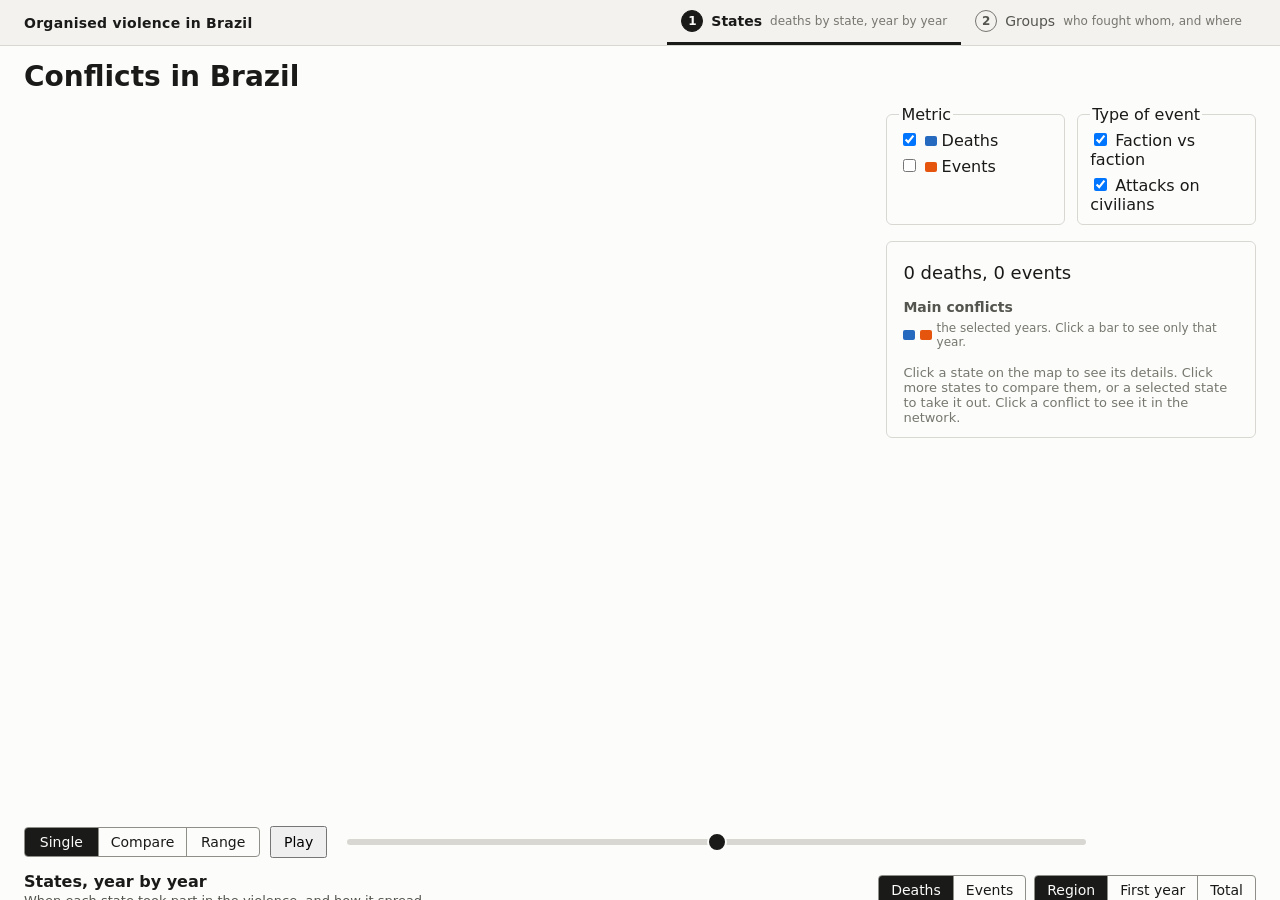
==== commit db81658f: "Merge branch 'main' of https://github.com/ThiagoAVicente/VI-conflicts" ====
--- a/index.html
+++ b/index.html
@@ -101,6 +101,30 @@
                 <p class="stateCompareHint"><span class="stateCompareNote"></span> Click a state to add it to the comparison or take it out.</p>
             </section>
 
+            <!-- every state in every year (heatmap.js): when each state took part, and how it spread -->
+            <section class="heatmap">
+                <div class="heatmapHead">
+                    <div>
+                        <h2>States, year by year</h2>
+                        <p class="heatmapSub">When each state took part in the violence, and how it spread.</p>
+                    </div>
+                    <div class="heatmapLegend"></div>
+                    <div class="heatmapControls">
+                        <div class="modeSwitch" role="radiogroup" aria-label="Metric of the heatmap">
+                            <label><input type="radio" name="hmMetric" value="deaths" checked><span>Deaths</span></label>
+                            <label><input type="radio" name="hmMetric" value="events"><span>Events</span></label>
+                        </div>
+                        <div class="modeSwitch" role="radiogroup" aria-label="Order of the states">
+                            <label><input type="radio" name="hmOrder" value="region" checked><span>Region</span></label>
+                            <label><input type="radio" name="hmOrder" value="first"><span>First year</span></label>
+                            <label><input type="radio" name="hmOrder" value="total"><span>Total</span></label>
+                        </div>
+                    </div>
+                </div>
+                <div class="heatmapFrame"></div>
+                <p class="heatmapHint">The years of the slider and the selected states (every state when none is selected). The colours are the same in every year and selection (log scale); the bars on the right are the total of each state in these years. Click a cell or a state to add it to the comparison, or take it out, and a year to see only that year.</p>
+            </section>
+
     
     </div>
 
--- a/style.css
+++ b/style.css
@@ -839,6 +839,35 @@
     cursor: pointer;
 }
 
+/* View 2, while a range plays: the range turns blue, the part already played dark blue,
+   and the handle of the year being played is blue too */
+.rangeFill.playing {
+    background: linear-gradient(to right, #0d366b var(--played, 0%), #9ec5f4 var(--played, 0%));
+}
+
+.yearRange.playingRange .mainSlider::-webkit-slider-thumb {
+    background: #256abf;
+}
+
+.yearRange.playingRange .mainSlider::-moz-range-thumb {
+    background: #256abf;
+}
+
+/* under the year, without making the row taller (so the page does not jump when playing starts) */
+.yearLabel {
+    position: relative;
+}
+
+.yearLabel small {
+    position: absolute;
+    right: 0;
+    top: 100%;
+    white-space: nowrap;
+    font-size: 12px;
+    font-weight: 400;
+    color: #256abf;
+}
+
 /* the two views are in the same page, one at a time; each takes the place the page had before */
 .viewPage {
     flex: 1;
@@ -1201,3 +1230,157 @@
     margin: 0 -24px -16px;
     padding: 0 24px 16px;
 }
+
+/* ---------------------------------------------------------------- View 1: the heatmap of every state and year */
+
+.heatmap {
+    padding: 14px 0 12px;
+}
+
+.heatmapHead {
+    display: flex;
+    flex-wrap: wrap;
+    align-items: center;
+    gap: 8px 24px;
+}
+
+.heatmapHead h2 {
+    margin: 0;
+    font-size: 16px;
+}
+
+.heatmapSub {
+    margin: 2px 0 0;
+    font-size: 13px;
+    color: #55554f;
+}
+
+.heatmapLegend {
+    display: flex;
+    align-items: center;
+    gap: 8px;
+    font-size: 12px;
+    color: #55554f;
+}
+
+.heatmapLegend svg {
+    display: block;
+}
+
+.hmLegendText {
+    font-size: 11px;
+    fill: #55554f;
+    text-anchor: middle;
+}
+
+.heatmapControls {
+    display: flex;
+    flex-wrap: wrap;
+    gap: 8px;
+    margin-left: auto;
+}
+
+.heatmapControls .modeSwitch {
+    width: auto;
+}
+
+.heatmapControls .modeSwitch label {
+    flex: none;
+}
+
+.heatmapFrame {
+    margin-top: 8px;
+    min-width: 0;
+}
+
+.heatmapFrame svg {
+    display: block;
+}
+
+.hmName {
+    font-size: 12px;
+    fill: #1a1a19;
+    text-anchor: end;
+    cursor: pointer;
+}
+
+.hmName:hover {
+    text-decoration: underline;
+}
+
+.hmNumbers text,
+.hmTotalText {
+    font-size: 11px;
+    font-variant-numeric: tabular-nums;
+    pointer-events: none;
+}
+
+.hmNumbers text {
+    text-anchor: middle;
+}
+
+.hmTotalText {
+    fill: #55554f;
+}
+
+/* the tall rows of a few states have bigger text */
+.heatmapFrame.tall .hmName,
+.heatmapFrame.tall .hmNumbers text,
+.heatmapFrame.tall .hmTotalText {
+    font-size: 13px;
+}
+
+.hmRow.selected .hmName {
+    font-weight: 700;
+}
+
+.hmCells rect {
+    cursor: pointer;
+}
+
+.hmCells rect.hovered {
+    stroke: #1a1a19;
+    stroke-width: 1.5;
+}
+
+.hmRegion {
+    font-size: 11px;
+    font-weight: 600;
+    letter-spacing: 0.04em;
+    text-transform: uppercase;
+    fill: #77776f;
+}
+
+.hmYear,
+.hmHeader {
+    font-size: 11px;
+    fill: #77776f;
+    text-anchor: middle;
+}
+
+.hmHeader {
+    text-anchor: start;
+}
+
+.hmYear.selected {
+    font-weight: 700;
+    fill: #1a1a19;
+}
+
+.hmYearHit {
+    fill: transparent;
+    cursor: pointer;
+}
+
+.hmSpans rect {
+    fill: none;
+    stroke: #1a1a19;
+    stroke-width: 1.5;
+    pointer-events: none;
+}
+
+.heatmapHint {
+    margin: 4px 0 0;
+    font-size: 13px;
+    color: #77776f;
+}
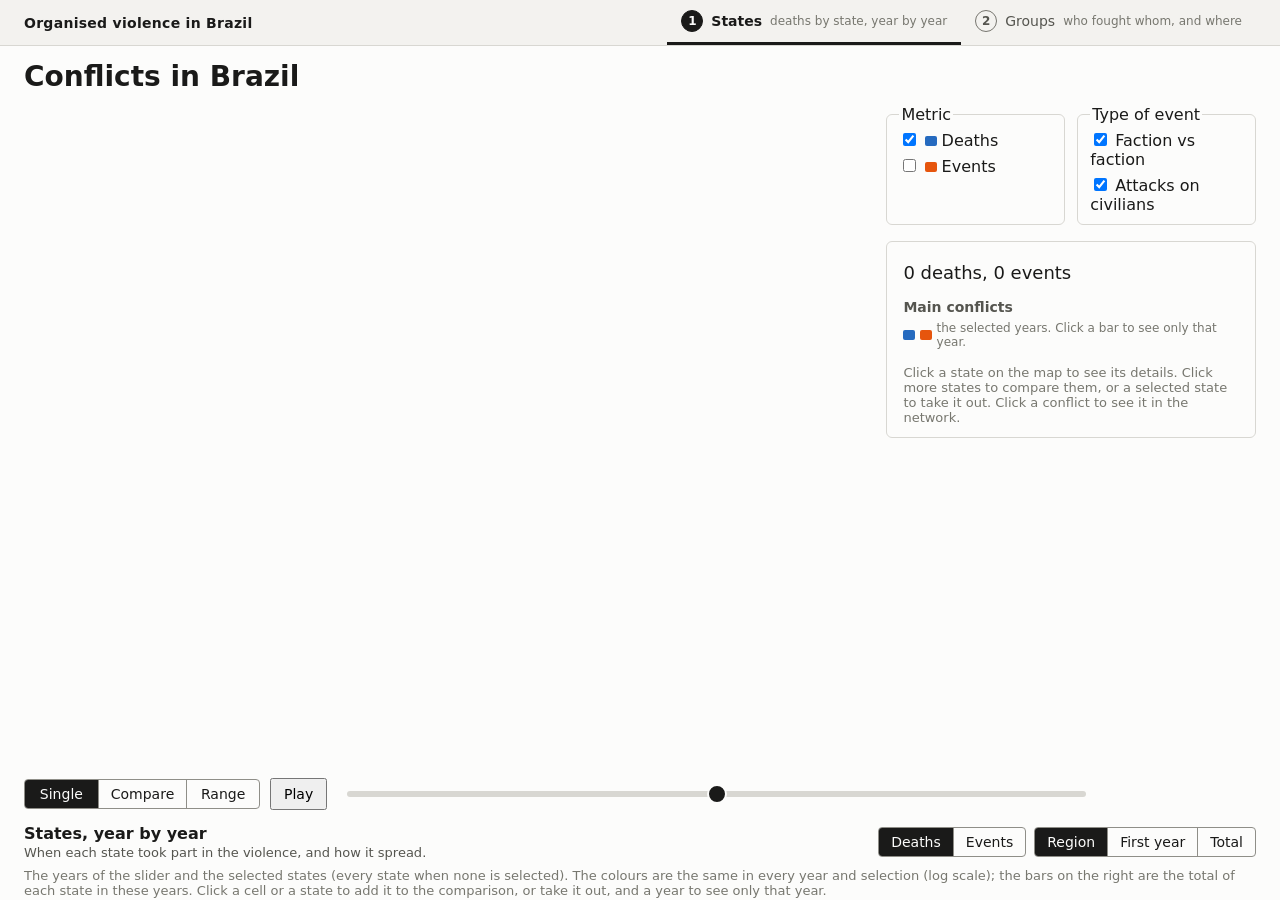
==== commit 18a5e6ff: "Add scrollhint and who fought who" ====
--- a/index.html
+++ b/index.html
@@ -220,7 +220,16 @@
                 </div>
             </section>
 
-    
+            <!-- who a group fought, with the deaths of each conflict -->
+            <section class="rivalsArea">
+                <div class="areaTitle">
+                    <h2>Who a group fought</h2>
+                    <select class="rivalGroup" aria-label="Group whose rivals are shown"></select>
+                </div>
+                <p class="rivalNote"></p>
+                <div class="rivalList"></div>
+            </section>
+
     </div>
 
     <div id="tooltip"></div>
--- a/style.css
+++ b/style.css
@@ -1087,10 +1087,10 @@
     flex-shrink: 0;
 }
 
-/* the map keeps the same size with or without the comparison: it fills the window, and the
-   comparison is under it (the page scrolls) */
+/* the map keeps the same size with or without the comparison: it fills the window (a band at the
+   bottom stays free for "Scroll for more"), and the comparison is under it (the page scrolls) */
 #view1 main {
-    flex: 0 0 max(480px, calc(100vh - 191px));
+    flex: 0 0 max(480px, calc(100vh - 239px));
 }
 
 .stateCompare {
@@ -1384,3 +1384,115 @@
     font-size: 13px;
     color: #77776f;
 }
+
+
+/* who a group fought: a list of the rivals, with the deaths as a bar */
+.rivalsArea {
+    padding: 12px 0 16px;
+}
+
+.rivalsArea .areaTitle {
+    justify-content: flex-start;
+}
+
+.rivalGroup {
+    max-width: 280px;
+    padding: 4px 8px;
+    font: inherit;
+    font-size: 13px;
+    border: 1px solid #1a1a19;
+    border-radius: 4px;
+    background: #fcfcfb;
+}
+
+.rivalNote {
+    margin: 4px 0 8px;
+    font-size: 13px;
+    color: #55554f;
+}
+
+.rivalList {
+    display: flex;
+    flex-direction: column;
+    max-width: 760px;
+}
+
+.rival {
+    display: grid;
+    grid-template-columns: 180px 1fr 190px;
+    align-items: center;
+    gap: 12px;
+    padding: 3px 6px;
+    font: inherit;
+    font-size: 13px;
+    text-align: left;
+    color: inherit;
+    border: none;
+    border-radius: 4px;
+    background: none;
+    cursor: pointer;
+}
+
+.rival:hover {
+    background: #efeeea;
+}
+
+.rival.inGraph .rivalName {
+    font-weight: bold;
+}
+
+.rivalBar {
+    display: block;
+    height: 12px;
+}
+
+.rivalBar i {
+    display: block;
+    height: 100%;
+    border-radius: 2px;
+}
+
+.rivalValue {
+    color: #55554f;
+}
+
+
+/* "Scroll for more": at the bottom of the window while there is more of the page below */
+.scrollHint {
+    position: fixed;
+    z-index: 20;
+    left: 50%;
+    bottom: 10px;
+    transform: translateX(-50%);
+    display: inline-flex;
+    align-items: center;
+    gap: 8px;
+    padding: 8px 16px;
+    font: inherit;
+    font-size: 14px;
+    color: #fcfcfb;
+    background: #1a1a19;
+    border: none;
+    border-radius: 999px;
+    box-shadow: 0 4px 14px rgba(0, 0, 0, 0.25);
+    cursor: pointer;
+}
+
+.scrollHint[hidden] {
+    display: none;
+}
+
+.scrollHint svg {
+    animation: scrollHintBounce 1.6s ease-in-out infinite;
+}
+
+@keyframes scrollHintBounce {
+    0%, 100% { transform: translateY(-1px); }
+    50% { transform: translateY(3px); }
+}
+
+@media (prefers-reduced-motion: reduce) {
+    .scrollHint svg {
+        animation: none;
+    }
+}
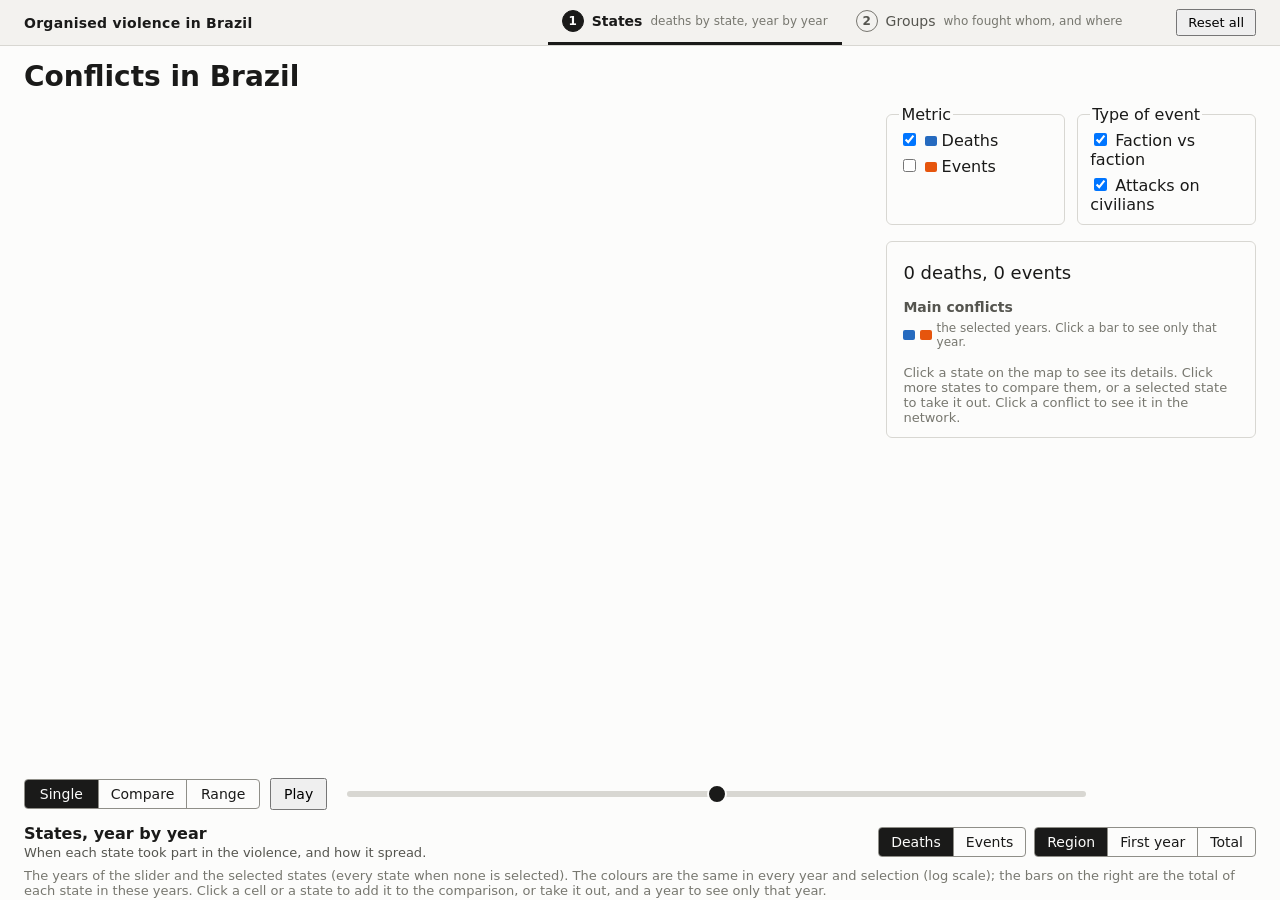
==== commit abc4ffff: "more qol fixes" ====
--- a/index.html
+++ b/index.html
@@ -19,6 +19,7 @@
             <li><a href="#states" aria-current="page"><span class="navNumber">1</span> States <small>deaths by state, year by year</small></a></li>
             <li><a href="#groups"><span class="navNumber">2</span> Groups <small>who fought whom, and where</small></a></li>
         </ul>
+        <button id="resetAll" class="resetAll" title="Back to the first state of the page: years, filters, selections and graph">Reset all</button>
     </nav>
 
     <!-- the two views share the page; main.js shows one at a time -->
@@ -160,6 +161,7 @@
                         <span><svg width="34" height="10"><line x1="0" x2="34" y1="5" y2="5" class="legendLine civilians"/></svg> attacks on civilians</span>
                         <span>line width and circle size = deaths</span>
                     </div>
+                    <p class="netNote">Groups are named as UCDP records them. Some are small local gangs whose names look like countries (Estados Unidos, Holanda), and a few were coded from a single event.</p>
                 </section>
 
                 <section id="placeArea" class="viewArea">
--- a/style.css
+++ b/style.css
@@ -70,6 +70,12 @@
 .state.selected {
     stroke: #1a1a19;
     stroke-width: 3;
+}
+
+/* the state hovered in a map, the heatmap or the comparison */
+.state.linked {
+    stroke: #1a1a19;
+    stroke-width: 2.5;
 }
 
 .stateLabel {
@@ -326,7 +332,7 @@
 .mapLegend .changeLegend {
     position: relative;
     display: block;
-    width: 260px;
+    width: 330px;
     height: 34px;
     margin: 0 24px 0 28px;
     align-self: flex-start;
@@ -548,14 +554,13 @@
 }
 
 .node circle {
-    fill: #e6e5e1;
+    fill: var(--node-fill, #77766f);
     stroke: #1a1a19;
     stroke-width: 1.5;
 }
 
 .node.selected circle {
-    fill: #1a1a19;
-    stroke-width: 3;
+    stroke-width: 2.5;
 }
 
 /* a click takes the group out of the graph */
@@ -563,8 +568,31 @@
     fill: #ec4647;
 }
 
+/* the hovered group: the groups it fought stay, the others and their links fade */
+.node.dimmed,
+.nodeName.dimmed {
+    opacity: 0.2;
+}
+
+.link.hot {
+    stroke: #1a1a19;
+    stroke-opacity: 1;
+}
+
+.link.dimmed {
+    stroke-opacity: 0.08;
+}
+
+.rival:hover .rivalName {
+    text-decoration: underline;
+}
+
+.pickerItem.isHovered {
+    background: #efeeea;
+}
+
 /* white halo so the labels stay readable over the links */
-.node text {
+.nodeName {
     font-size: 11px;
     paint-order: stroke;
     stroke: #fcfcfb;
@@ -611,7 +639,8 @@
 }
 
 .place {
-    fill-opacity: 0.8;
+    /* where many places are close (the north-east coast) the dots show through each other */
+    fill-opacity: 0.55;
     stroke: #1a1a19;
     stroke-width: 0.8;
     /* the zoom scales the dot around its centre, the border keeps its width */
@@ -1496,3 +1525,156 @@
         animation: none;
     }
 }
+
+.hmRow.dimmed {
+    opacity: 0.3;
+}
+
+.hmRow.linked .hmName {
+    font-weight: 700;
+}
+
+/* ---------------------------------------------------------------- narrow screens (phones) */
+
+/* the views are one column that the page scrolls: no fixed heights, so nothing overlaps */
+@media (max-width: 800px) {
+    body {
+        padding: 12px 16px;
+    }
+
+    #view1,
+    #view2 {
+        margin: 0 -16px -12px;
+        padding: 0 16px 12px;
+    }
+
+    #view1 main,
+    #view2 main {
+        flex: none;
+    }
+
+    #view1 main {
+        min-height: 0;
+    }
+
+    /* the map of View 1 has its panel under it */
+    #mapArea {
+        flex: none;
+    }
+
+    aside {
+        overflow-y: visible;
+    }
+
+    /* the years: the mode and play on the first row, the slider on the whole width under them */
+    .controls {
+        flex-wrap: wrap;
+        row-gap: 8px;
+    }
+
+    .controls .modeSwitch {
+        width: auto;
+        flex: 1 1 auto;
+    }
+
+    .controls .yearRange {
+        order: 5;
+        flex: 1 1 140px;
+    }
+
+    /* the legend wraps in more rows on a phone */
+    .mapLegend {
+        height: auto;
+    }
+
+    /* the first and last year are not written on a phone: the year label says the years shown */
+    .controls .minYear,
+    .controls .maxYear {
+        display: none;
+    }
+
+    .controls .yearLabel {
+        order: 7;
+        flex: 1 0 100%;
+        margin: 0;
+    }
+
+    .headerRow {
+        flex-direction: column;
+        align-items: stretch;
+        gap: 8px;
+    }
+
+    .areaTitle {
+        flex-wrap: wrap;
+        gap: 6px 8px;
+    }
+
+    .groupSearch {
+        flex: 1 1 100%;
+        order: 5;
+    }
+
+    #network,
+    #placeMap {
+        height: 60vh;
+        flex: none;
+    }
+
+    .compare {
+        height: auto;
+    }
+
+    .compareBody {
+        flex-direction: column;
+        min-height: 0;
+    }
+
+    .groupPicker {
+        flex: none;
+        max-height: 220px;
+    }
+
+    .compareMain {
+        min-height: 300px;
+    }
+
+    .heatmapHead,
+    .stateCompareHead,
+    .compareHead {
+        flex-direction: column;
+        align-items: stretch;
+    }
+
+    .heatmapControls {
+        flex-wrap: wrap;
+    }
+
+    .modeSwitch {
+        max-width: 100%;
+    }
+}
+
+/* "Reset all" at the end of the navbar */
+.navbar {
+    justify-content: flex-start;
+}
+
+.navbar ul {
+    margin-left: auto;
+}
+
+.resetAll {
+    align-self: center;
+    margin-left: 16px;
+    padding: 4px 10px;
+    font: inherit;
+    font-size: 13px;
+    cursor: pointer;
+}
+
+.netNote {
+    margin: 4px 0 0;
+    font-size: 12px;
+    color: #77776f;
+}
